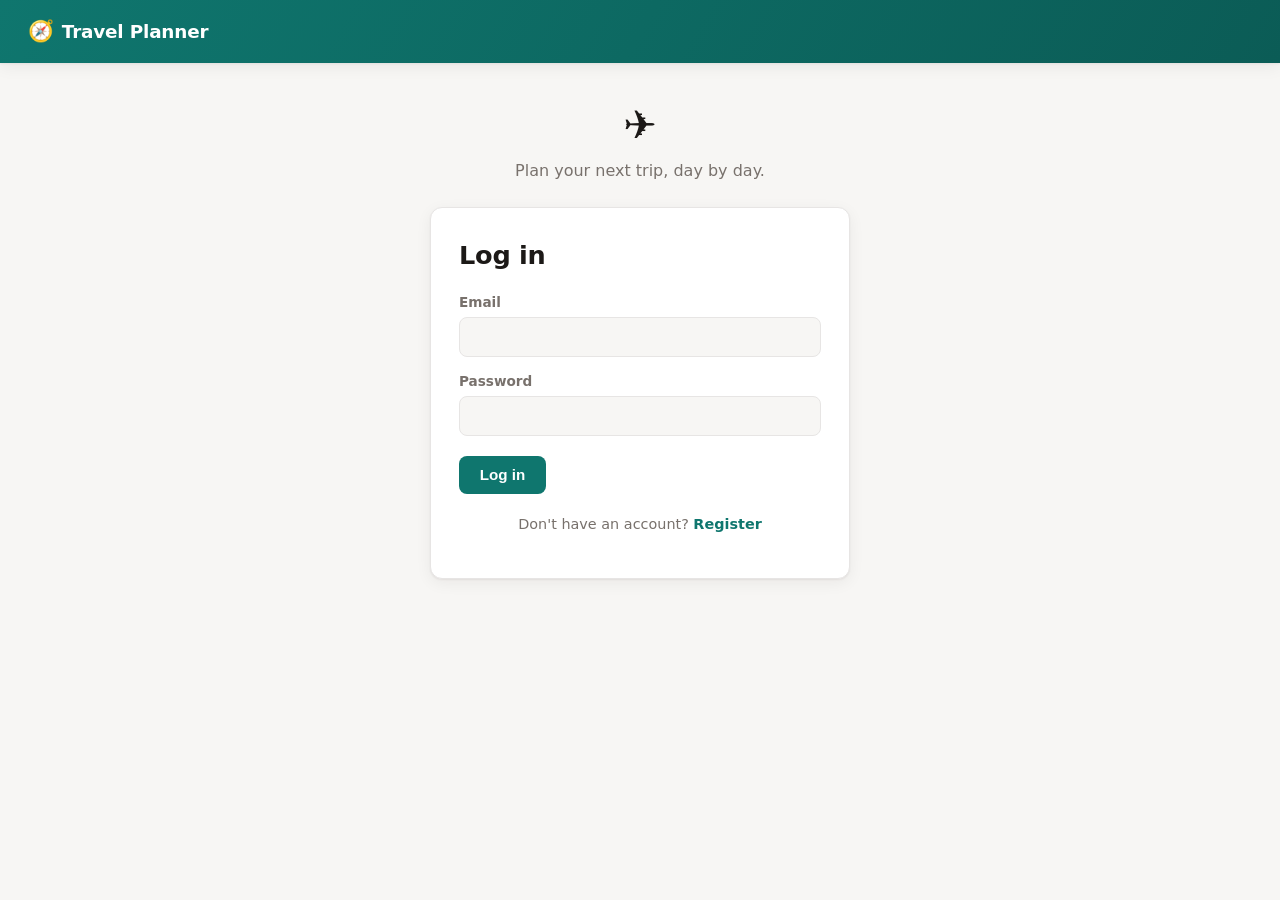
==== static/index.html @ 9ab55287 "Initial travel planner skeleton" ====
<!doctype html>
<html lang="en">
<head>
  <meta charset="utf-8" />
  <meta name="viewport" content="width=device-width, initial-scale=1" />
  <title>Travel Planner</title>
  <link rel="stylesheet" href="/static/style.css" />
</head>
<body>
  <header>
    <a class="brand" href="/static/index.html"><span class="logo-mark">🧭</span> Travel Planner</a>
  </header>

  <main class="narrow">
    <div class="auth-hero">
      <div class="logo-mark">✈️</div>
      <p>Plan your next trip, day by day.</p>
    </div>

    <div class="card">
      <h1 id="form-title">Log in</h1>
      <form id="auth-form">
        <label for="email">Email</label>
        <input type="email" id="email" required />

        <label for="password">Password</label>
        <input type="password" id="password" required minlength="8" />

        <button type="submit" id="submit-btn">Log in</button>
      </form>
      <p id="error" class="error"></p>
      <p class="link-toggle">
        <span id="toggle-text">Don't have an account?</span>
        <a id="toggle-link">Register</a>
      </p>
    </div>
  </main>

  <script src="/static/js/api.js"></script>
  <script>
    let mode = "login";

    const form = document.getElementById("auth-form");
    const errorEl = document.getElementById("error");
    const title = document.getElementById("form-title");
    const submitBtn = document.getElementById("submit-btn");
    const toggleText = document.getElementById("toggle-text");
    const toggleLink = document.getElementById("toggle-link");

    if (getToken()) {
      window.location.href = "/static/dashboard.html";
    }

    toggleLink.addEventListener("click", () => {
      mode = mode === "login" ? "register" : "login";
      const isLogin = mode === "login";
      title.textContent = isLogin ? "Log in" : "Register";
      submitBtn.textContent = isLogin ? "Log in" : "Register";
      toggleText.textContent = isLogin ? "Don't have an account?" : "Already have an account?";
      toggleLink.textContent = isLogin ? "Register" : "Log in";
      errorEl.textContent = "";
    });

    form.addEventListener("submit", async (event) => {
      event.preventDefault();
      errorEl.textContent = "";

      const email = document.getElementById("email").value;
      const password = document.getElementById("password").value;

      try {
        if (mode === "login") {
          await login(email, password);
          window.location.href = "/static/dashboard.html";
        } else {
          await register(email, password);
          await login(email, password);
          window.location.href = "/static/dashboard.html";
        }
      } catch (err) {
        errorEl.textContent = err.message;
      }
    });
  </script>
</body>
</html>
---- static/style.css ----
* {
  box-sizing: border-box;
}

:root {
  --brand: #0f766e;
  --brand-dark: #0b5c56;
  --brand-light: #ccfbf1;
  --accent: #f97316;
  --ink: #1c1917;
  --muted: #78716c;
  --border: #e7e5e4;
  --bg: #f7f6f4;
  --surface: #ffffff;
  --radius: 12px;
  --shadow: 0 1px 2px rgba(28, 25, 23, 0.06), 0 4px 16px rgba(28, 25, 23, 0.06);
}

body {
  font-family: "Segoe UI", system-ui, sans-serif;
  background: var(--bg);
  color: var(--ink);
  margin: 0;
  padding: 0;
  line-height: 1.5;
}

header {
  background: linear-gradient(120deg, var(--brand) 0%, var(--brand-dark) 100%);
  color: white;
  padding: 1rem 1.75rem;
  display: flex;
  justify-content: space-between;
  align-items: center;
  position: sticky;
  top: 0;
  z-index: 10;
  box-shadow: var(--shadow);
}

header .brand {
  display: flex;
  align-items: center;
  gap: 0.5rem;
  color: white;
  text-decoration: none;
  font-weight: 700;
  font-size: 1.15rem;
  letter-spacing: -0.01em;
}

header .brand .logo-mark {
  font-size: 1.3rem;
}

main {
  max-width: 880px;
  margin: 0 auto;
  padding: 2rem 1.25rem 4rem;
}

main.narrow {
  max-width: 460px;
}

.card {
  background: var(--surface);
  border: 1px solid var(--border);
  border-radius: var(--radius);
  padding: 1.75rem;
  margin-bottom: 1.5rem;
  box-shadow: var(--shadow);
}

h1,
h2,
h3 {
  margin-top: 0;
  letter-spacing: -0.01em;
}

h1 {
  font-size: 1.6rem;
}

h2 {
  font-size: 1.2rem;
}

label {
  display: block;
  margin-top: 0.85rem;
  font-size: 0.85rem;
  font-weight: 600;
  color: var(--muted);
}

input {
  width: 100%;
  padding: 0.6rem 0.7rem;
  margin-top: 0.3rem;
  border: 1px solid var(--border);
  border-radius: 8px;
  font-size: 1rem;
  font-family: inherit;
  background: var(--bg);
  transition: border-color 0.15s, box-shadow 0.15s;
}

input:focus {
  outline: none;
  border-color: var(--brand);
  box-shadow: 0 0 0 3px var(--brand-light);
  background: var(--surface);
}

.field-row {
  display: grid;
  grid-template-columns: 1fr 1fr;
  gap: 0.75rem;
}

button {
  margin-top: 1.25rem;
  padding: 0.65rem 1.3rem;
  background: var(--brand);
  color: white;
  border: none;
  border-radius: 8px;
  font-size: 0.95rem;
  font-weight: 600;
  cursor: pointer;
  transition: background 0.15s, transform 0.1s;
}

button:hover {
  background: var(--brand-dark);
}

button:active {
  transform: scale(0.98);
}

button.secondary {
  background: transparent;
  color: var(--muted);
  border: 1px solid var(--border);
}

button.secondary:hover {
  background: var(--bg);
  color: var(--ink);
}

button.danger {
  background: transparent;
  color: #b91c1c;
  border: 1px solid #fecaca;
  margin-top: 0;
  padding: 0.4rem 0.75rem;
  font-size: 0.85rem;
}

button.danger:hover {
  background: #fef2f2;
}

.error {
  color: #b91c1c;
  margin-top: 0.75rem;
  font-size: 0.9rem;
}

.muted {
  color: var(--muted);
  font-size: 0.85rem;
}

.link-toggle {
  margin-top: 1.25rem;
  font-size: 0.9rem;
  text-align: center;
  color: var(--muted);
}

.link-toggle a {
  color: var(--brand);
  cursor: pointer;
  font-weight: 600;
}

.auth-hero {
  text-align: center;
  margin-bottom: 1.5rem;
}

.auth-hero .logo-mark {
  font-size: 2.5rem;
}

.auth-hero p {
  color: var(--muted);
  margin-top: 0.25rem;
}

.toolbar {
  display: flex;
  justify-content: space-between;
  align-items: center;
  margin-bottom: 1.25rem;
  gap: 1rem;
}

.toolbar input {
  margin-top: 0;
  max-width: 260px;
}

.trip-grid {
  display: grid;
  grid-template-columns: repeat(auto-fill, minmax(240px, 1fr));
  gap: 1rem;
}

.trip-card {
  background: var(--surface);
  border: 1px solid var(--border);
  border-radius: var(--radius);
  overflow: hidden;
  box-shadow: var(--shadow);
  display: flex;
  flex-direction: column;
  transition: transform 0.15s, box-shadow 0.15s;
}

.trip-card:hover {
  transform: translateY(-2px);
  box-shadow: 0 4px 6px rgba(28, 25, 23, 0.08), 0 10px 24px rgba(28, 25, 23, 0.1);
}

.trip-card .cover {
  height: 100px;
  display: flex;
  align-items: center;
  justify-content: center;
  font-size: 2rem;
  color: white;
  text-decoration: none;
}

.trip-card .body {
  padding: 1rem 1.1rem 1.1rem;
}

.trip-card a.destination {
  color: var(--ink);
  text-decoration: none;
  font-weight: 700;
  font-size: 1.05rem;
}

.trip-card .dates {
  color: var(--muted);
  font-size: 0.85rem;
  margin-top: 0.2rem;
}

.trip-card .badge {
  display: inline-block;
  margin-top: 0.6rem;
  padding: 0.2rem 0.55rem;
  border-radius: 999px;
  font-size: 0.75rem;
  font-weight: 600;
}

.badge.upcoming {
  background: var(--brand-light);
  color: var(--brand-dark);
}

.badge.past {
  background: #f1f5f9;
  color: var(--muted);
}

.badge.ongoing {
  background: #fff7ed;
  color: var(--accent);
}

.trip-card .card-actions {
  margin-top: 0.75rem;
  display: flex;
  justify-content: flex-end;
}

.trip-hero {
  border-radius: var(--radius);
  overflow: hidden;
  box-shadow: var(--shadow);
  margin-bottom: 1.5rem;
}

.trip-hero .banner {
  height: 140px;
  display: flex;
  align-items: center;
  padding: 0 1.75rem;
  color: white;
}

.trip-hero .banner h1 {
  margin: 0;
  font-size: 1.8rem;
}

.trip-hero .banner .dates {
  opacity: 0.9;
  font-size: 0.9rem;
  margin-top: 0.2rem;
}

.trip-hero .stats {
  display: flex;
  gap: 1.5rem;
  padding: 1rem 1.75rem;
  background: var(--surface);
  border-top: 1px solid var(--border);
}

.stat {
  text-align: left;
}

.stat .value {
  font-size: 1.2rem;
  font-weight: 700;
}

.stat .label {
  font-size: 0.75rem;
  color: var(--muted);
  text-transform: uppercase;
  letter-spacing: 0.03em;
}

.back-link {
  display: inline-block;
  color: var(--muted);
  text-decoration: none;
  font-size: 0.9rem;
  margin-bottom: 1rem;
}

.back-link:hover {
  color: var(--brand);
}

#map {
  height: 260px;
  border-radius: var(--radius);
  overflow: hidden;
  box-shadow: var(--shadow);
  margin-bottom: 1.5rem;
  border: 1px solid var(--border);
}

.timeline {
  position: relative;
  padding-left: 1.5rem;
}

.timeline::before {
  content: "";
  position: absolute;
  left: 5px;
  top: 6px;
  bottom: 6px;
  width: 2px;
  background: var(--border);
}

.timeline-day {
  margin-bottom: 1.25rem;
}

.timeline-day-label {
  font-weight: 700;
  font-size: 0.9rem;
  color: var(--brand-dark);
  margin-bottom: 0.5rem;
  position: relative;
}

.timeline-day-label::before {
  content: "";
  position: absolute;
  left: -1.5rem;
  top: 3px;
  width: 10px;
  height: 10px;
  border-radius: 50%;
  background: var(--brand);
  border: 2px solid var(--surface);
}

.timeline-item {
  background: var(--bg);
  border: 1px solid var(--border);
  border-radius: 8px;
  padding: 0.65rem 0.9rem;
  margin-bottom: 0.5rem;
  font-size: 0.95rem;
}

.empty-state {
  text-align: center;
  padding: 2rem 1rem;
  color: var(--muted);
}

.empty-state .icon {
  font-size: 2rem;
  margin-bottom: 0.5rem;
}
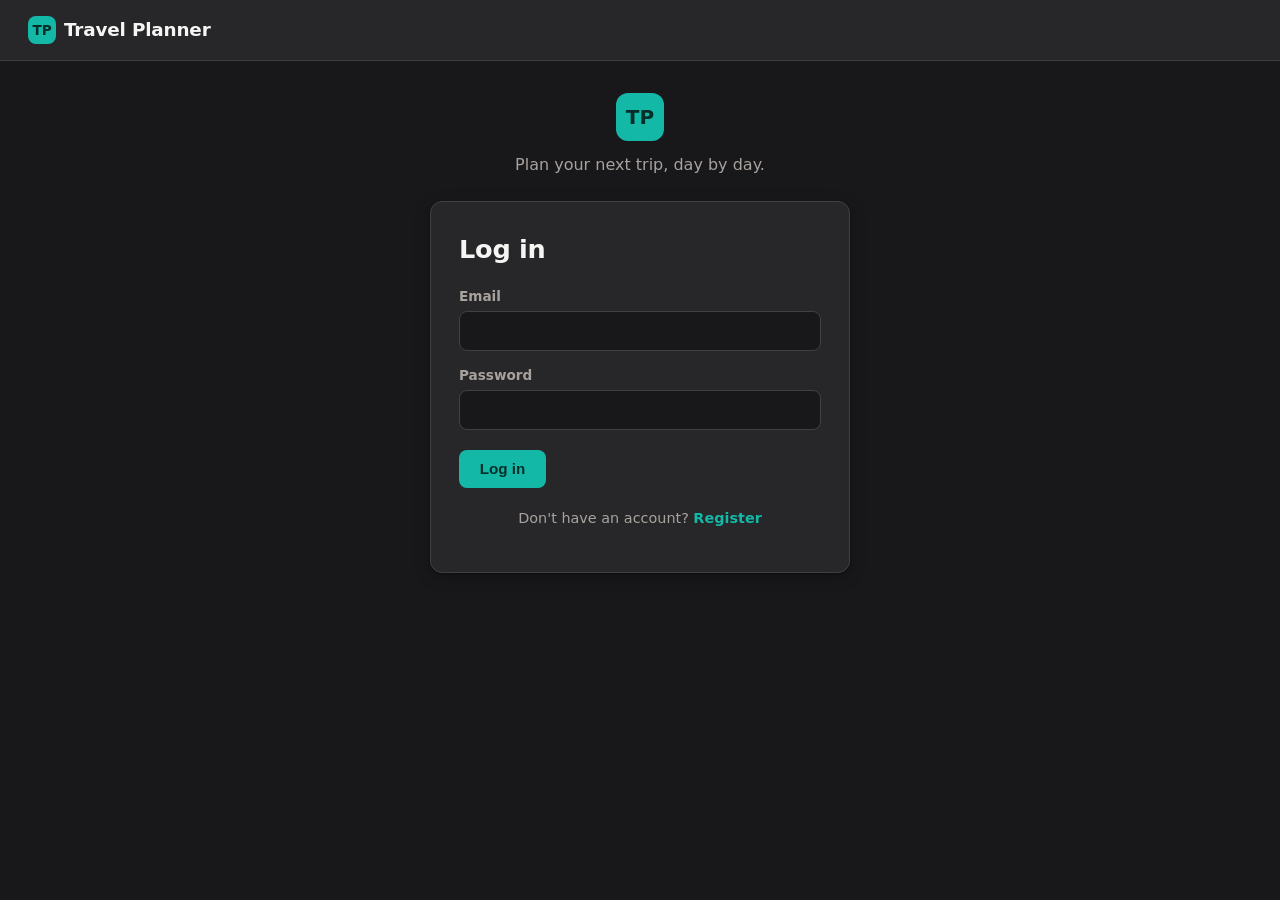
==== commit 07cb52f0: "Replace mock AI itinerary with real OSM/Overpass POI data; add security workflow, upgrade vulnerable" ====
--- a/static/index.html
+++ b/static/index.html
@@ -8,12 +8,12 @@
 </head>
 <body>
   <header>
-    <a class="brand" href="/static/index.html"><span class="logo-mark">🧭</span> Travel Planner</a>
+    <a class="brand" href="/static/index.html"><span class="logo-mark">TP</span> Travel Planner</a>
   </header>
 
   <main class="narrow">
     <div class="auth-hero">
-      <div class="logo-mark">✈️</div>
+      <div class="logo-mark">TP</div>
       <p>Plan your next trip, day by day.</p>
     </div>
 
--- a/static/style.css
+++ b/static/style.css
@@ -3,17 +3,22 @@
 }
 
 :root {
-  --brand: #0f766e;
-  --brand-dark: #0b5c56;
-  --brand-light: #ccfbf1;
-  --accent: #f97316;
-  --ink: #1c1917;
-  --muted: #78716c;
-  --border: #e7e5e4;
-  --bg: #f7f6f4;
-  --surface: #ffffff;
+  --brand: #14b8a6;
+  --brand-dark: #0d9488;
+  --brand-light: #134e4a;
+  --accent: #fb923c;
+  --ink: #e7e5e4;
+  --ink-strong: #f5f5f4;
+  --muted: #a8a29e;
+  --border: #3f3f46;
+  --bg: #18181b;
+  --surface: #27272a;
+  --surface-raised: #2f2f34;
+  --danger: #f87171;
+  --danger-bg: #3f1d1d;
+  --danger-border: #7f1d1d;
   --radius: 12px;
-  --shadow: 0 1px 2px rgba(28, 25, 23, 0.06), 0 4px 16px rgba(28, 25, 23, 0.06);
+  --shadow: 0 1px 2px rgba(0, 0, 0, 0.3), 0 4px 16px rgba(0, 0, 0, 0.25);
 }
 
 body {
@@ -26,8 +31,9 @@
 }
 
 header {
-  background: linear-gradient(120deg, var(--brand) 0%, var(--brand-dark) 100%);
-  color: white;
+  background: var(--surface);
+  border-bottom: 1px solid var(--border);
+  color: var(--ink-strong);
   padding: 1rem 1.75rem;
   display: flex;
   justify-content: space-between;
@@ -35,14 +41,13 @@
   position: sticky;
   top: 0;
   z-index: 10;
-  box-shadow: var(--shadow);
 }
 
 header .brand {
   display: flex;
   align-items: center;
   gap: 0.5rem;
-  color: white;
+  color: var(--ink-strong);
   text-decoration: none;
   font-weight: 700;
   font-size: 1.15rem;
@@ -50,7 +55,16 @@
 }
 
 header .brand .logo-mark {
-  font-size: 1.3rem;
+  display: inline-flex;
+  align-items: center;
+  justify-content: center;
+  width: 1.75rem;
+  height: 1.75rem;
+  border-radius: 8px;
+  background: var(--brand);
+  color: #052e2b;
+  font-weight: 800;
+  font-size: 0.85rem;
 }
 
 main {
@@ -77,6 +91,7 @@
 h3 {
   margin-top: 0;
   letter-spacing: -0.01em;
+  color: var(--ink-strong);
 }
 
 h1 {
@@ -95,7 +110,8 @@
   color: var(--muted);
 }
 
-input {
+input,
+select {
   width: 100%;
   padding: 0.6rem 0.7rem;
   margin-top: 0.3rem;
@@ -104,14 +120,21 @@
   font-size: 1rem;
   font-family: inherit;
   background: var(--bg);
-  transition: border-color 0.15s, box-shadow 0.15s;
-}
-
-input:focus {
+  color: var(--ink);
+  transition:
+    border-color 0.15s,
+    box-shadow 0.15s;
+}
+
+input::placeholder {
+  color: var(--muted);
+}
+
+input:focus,
+select:focus {
   outline: none;
   border-color: var(--brand);
   box-shadow: 0 0 0 3px var(--brand-light);
-  background: var(--surface);
 }
 
 .field-row {
@@ -124,13 +147,15 @@
   margin-top: 1.25rem;
   padding: 0.65rem 1.3rem;
   background: var(--brand);
-  color: white;
+  color: #052e2b;
   border: none;
   border-radius: 8px;
   font-size: 0.95rem;
   font-weight: 600;
   cursor: pointer;
-  transition: background 0.15s, transform 0.1s;
+  transition:
+    background 0.15s,
+    transform 0.1s;
 }
 
 button:hover {
@@ -143,30 +168,30 @@
 
 button.secondary {
   background: transparent;
-  color: var(--muted);
+  color: var(--ink);
   border: 1px solid var(--border);
 }
 
 button.secondary:hover {
-  background: var(--bg);
-  color: var(--ink);
+  background: var(--surface-raised);
+  color: var(--ink-strong);
 }
 
 button.danger {
   background: transparent;
-  color: #b91c1c;
-  border: 1px solid #fecaca;
+  color: var(--danger);
+  border: 1px solid var(--danger-border);
   margin-top: 0;
   padding: 0.4rem 0.75rem;
   font-size: 0.85rem;
 }
 
 button.danger:hover {
-  background: #fef2f2;
+  background: var(--danger-bg);
 }
 
 .error {
-  color: #b91c1c;
+  color: var(--danger);
   margin-top: 0.75rem;
   font-size: 0.9rem;
 }
@@ -195,12 +220,21 @@
 }
 
 .auth-hero .logo-mark {
-  font-size: 2.5rem;
+  display: inline-flex;
+  align-items: center;
+  justify-content: center;
+  width: 3rem;
+  height: 3rem;
+  border-radius: 12px;
+  background: var(--brand);
+  color: #052e2b;
+  font-weight: 800;
+  font-size: 1.25rem;
 }
 
 .auth-hero p {
   color: var(--muted);
-  margin-top: 0.25rem;
+  margin-top: 0.75rem;
 }
 
 .toolbar {
@@ -209,6 +243,10 @@
   align-items: center;
   margin-bottom: 1.25rem;
   gap: 1rem;
+}
+
+.toolbar h2 {
+  margin: 0;
 }
 
 .toolbar input {
@@ -230,12 +268,16 @@
   box-shadow: var(--shadow);
   display: flex;
   flex-direction: column;
-  transition: transform 0.15s, box-shadow 0.15s;
+  transition:
+    transform 0.15s,
+    box-shadow 0.15s;
 }
 
 .trip-card:hover {
   transform: translateY(-2px);
-  box-shadow: 0 4px 6px rgba(28, 25, 23, 0.08), 0 10px 24px rgba(28, 25, 23, 0.1);
+  box-shadow:
+    0 4px 6px rgba(0, 0, 0, 0.3),
+    0 10px 24px rgba(0, 0, 0, 0.35);
 }
 
 .trip-card .cover {
@@ -243,9 +285,11 @@
   display: flex;
   align-items: center;
   justify-content: center;
-  font-size: 2rem;
-  color: white;
+  font-size: 1.75rem;
+  font-weight: 800;
+  color: rgba(255, 255, 255, 0.92);
   text-decoration: none;
+  letter-spacing: 0.02em;
 }
 
 .trip-card .body {
@@ -253,7 +297,7 @@
 }
 
 .trip-card a.destination {
-  color: var(--ink);
+  color: var(--ink-strong);
   text-decoration: none;
   font-weight: 700;
   font-size: 1.05rem;
@@ -276,23 +320,39 @@
 
 .badge.upcoming {
   background: var(--brand-light);
-  color: var(--brand-dark);
+  color: var(--brand);
 }
 
 .badge.past {
-  background: #f1f5f9;
+  background: var(--surface-raised);
   color: var(--muted);
 }
 
 .badge.ongoing {
-  background: #fff7ed;
+  background: #4a2c0f;
   color: var(--accent);
 }
 
+/* Trip card action buttons — single source of truth, no duplication */
 .trip-card .card-actions {
   margin-top: 0.75rem;
   display: flex;
+  align-items: center;
   justify-content: flex-end;
+  gap: 0.6rem;
+}
+
+.trip-card .card-actions button {
+  margin-top: 0;
+  height: 40px;
+  padding: 0 1.1rem;
+  min-width: 0;
+  border-radius: 10px;
+  line-height: 1;
+  font-size: 0.9rem;
+  display: inline-flex;
+  align-items: center;
+  justify-content: center;
 }
 
 .trip-hero {
@@ -300,6 +360,7 @@
   overflow: hidden;
   box-shadow: var(--shadow);
   margin-bottom: 1.5rem;
+  border: 1px solid var(--border);
 }
 
 .trip-hero .banner {
@@ -307,12 +368,13 @@
   display: flex;
   align-items: center;
   padding: 0 1.75rem;
-  color: white;
+  color: rgba(255, 255, 255, 0.95);
 }
 
 .trip-hero .banner h1 {
   margin: 0;
   font-size: 1.8rem;
+  color: inherit;
 }
 
 .trip-hero .banner .dates {
@@ -336,6 +398,7 @@
 .stat .value {
   font-size: 1.2rem;
   font-weight: 700;
+  color: var(--ink-strong);
 }
 
 .stat .label {
@@ -388,7 +451,7 @@
 .timeline-day-label {
   font-weight: 700;
   font-size: 0.9rem;
-  color: var(--brand-dark);
+  color: var(--brand);
   margin-bottom: 0.5rem;
   position: relative;
 }
@@ -421,6 +484,71 @@
 }
 
 .empty-state .icon {
-  font-size: 2rem;
+  display: inline-flex;
+  align-items: center;
+  justify-content: center;
+  width: 2.5rem;
+  height: 2.5rem;
+  border-radius: 10px;
+  background: var(--surface-raised);
+  color: var(--muted);
+  font-weight: 700;
+  margin-bottom: 0.75rem;
+}
+
+/* AI plan panel */
+#ai-panel {
+  margin-top: 1rem;
+}
+
+#ai-panel .card-actions {
+  margin-top: 0.75rem;
+  display: flex;
+  gap: 0.6rem;
+}
+
+.ai-day {
+  margin-bottom: 1rem;
+}
+
+.ai-day-label {
+  font-weight: 700;
+  font-size: 0.9rem;
+  color: var(--brand);
   margin-bottom: 0.5rem;
 }
+
+.ai-item {
+  display: flex;
+  gap: 0.75rem;
+  align-items: baseline;
+  background: var(--bg);
+  border: 1px solid var(--border);
+  border-radius: 8px;
+  padding: 0.6rem 0.9rem;
+  margin-bottom: 0.5rem;
+}
+
+.ai-item .time {
+  flex: 0 0 auto;
+  font-size: 0.8rem;
+  font-weight: 700;
+  color: var(--muted);
+  min-width: 3.2rem;
+}
+
+.ai-item .details {
+  flex: 1 1 auto;
+  min-width: 0;
+}
+
+.ai-item .title {
+  font-weight: 600;
+  color: var(--ink-strong);
+}
+
+.ai-item .notes {
+  color: var(--muted);
+  font-size: 0.85rem;
+  margin-top: 0.15rem;
+}
